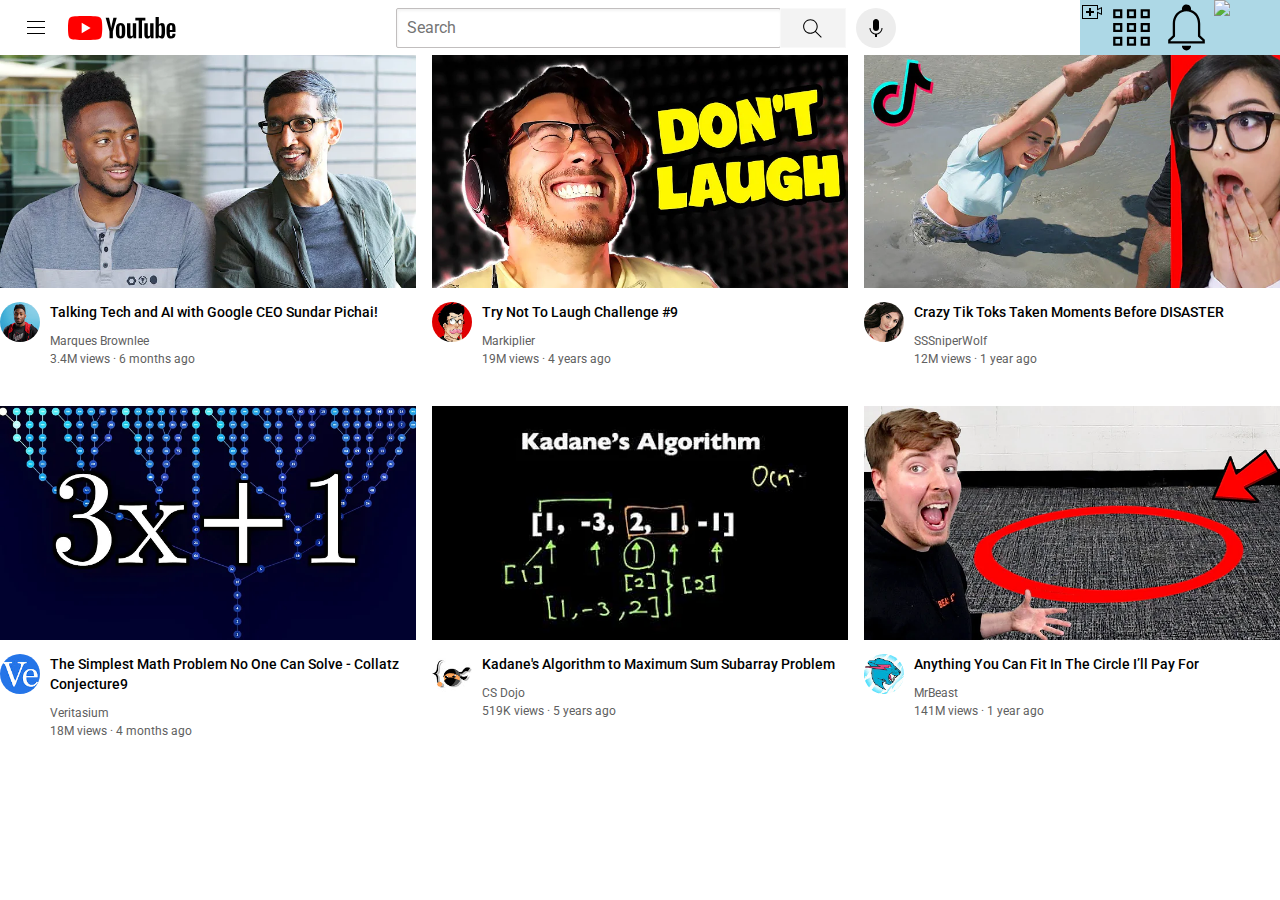
==== index.html @ e9c4b1cc "Rename youtube.html to index.html" ====
<!DOCTYPE html>
<html lang="en">
<head>
  <meta charset="UTF-8">
  <meta name="viewport" content="width=device-width, initial-scale=1.0">
  <title>YouTube.com Clone</title>
  <link rel="stylesheet" href="styles/video.css">
  <link rel="stylesheet" href="styles/header.css">
  <link rel="stylesheet" href="styles/general.css">
  <link rel="preconnect" href="https://fonts.googleapis.com">
<link rel="preconnect" href="https://fonts.gstatic.com" crossorigin>
<link href="https://fonts.googleapis.com/css2?family=Roboto:ital,wght@0,100;0,300;0,400;0,500;0,700;0,900;1,100;1,300;1,400;1,500;1,700;1,900&display=swap" rel="stylesheet">
</head>
</head>

<body>
  <div class="header">
    <div class="left-section">
      <img class="hamburger-menu" src="Icons/hamburger-menu.svg">
      <img class="youtube-logo" src="Icons/youtube-logo.svg">
    </div>
    <div class="middle-section">
      <input class="search-bar" type="text" placeholder="Search">
      <button class="search-button">
        <img class="search-icon" src="Icons/search.svg">
      </button>
      <button class="voice-button">
        <img class="voice-icon" src="Icons/voice-search-icon.svg">
      </button>
    </div>
    <div class="right-section">
      <img class="upload-icon" src="Icons/upload.svg">
      <img class="youtube-apps-icon" src="Icons/youtube-apps.svg">
      <img class="notifications-icon" src="Icons/notifications.svg">
      <img class="current-user-pic" src="Channel-pics/my-channel.jpeg">
    </div>
  </div>
  <div class="video-grid">
    <div class="video-preview">
      <div class="thumbnail-row">
        <img class="thumbnail" src="Thumbnails/thumbnail-1.webp">
      </div>
      <div class="video-info-grid">
        <div class="channel-pic">
          <img class="profile-pic" src="Channel-pics/channel-1.jpeg">
        </div>
        <div class="video-info">
          <p class="video-title">Talking Tech and AI with Google CEO Sundar Pichai!</p>
          <p class="video-author">Marques Brownlee</p>
          <p class="video-stats">3.4M views &#183 6 months ago</p></div>
      </div>
  </div>
  <div class="video-preview">
    <div class="thumbnail-row"><img class="thumbnail" src="Thumbnails/thumbnail-2.webp"></div>
    <div class="video-info-grid">
      <div class="channel-pic">
        <img class="profile-pic" src="Channel-pics/channel-2.jpeg">
      </div>
      <div class="video-info">
    <p class="video-title">Try Not To Laugh Challenge #9</p>
    <p class="video-author">Markiplier </p>
    <p class="video-stats">19M views &#183 4 years ago</p>
  </div>
  </div>
  </div>
  <div class="video-preview">
    <div class="thumbnail-row">
      <img class="thumbnail" src="Thumbnails/thumbnail-3.webp">
    </div>
    <div class="video-info-grid">
      <div class="channel-pic">
        <img class="profile-pic" src="Channel-pics/channel-3.jpeg">
      </div>
      <div class="video-info">
        <p class="video-title">Crazy Tik Toks Taken Moments Before DISASTER</p>
        <p class="video-author">SSSniperWolf</p>
        <p class="video-stats">12M views &#183 1 year ago</p></div>
    </div>
  </div>
  <div class="video-preview">
  <div class="thumbnail-row"><img class="thumbnail" src="Thumbnails/thumbnail-4.webp"></div>
  <div class="video-info-grid">
    <div class="channel-pic">
      <img class="profile-pic" src="Channel-pics/channel-4.jpeg">
    </div>
    <div class="video-info">
  <p class="video-title">The Simplest Math Problem No One Can Solve - Collatz Conjecture9</p>
  <p class="video-author">Veritasium </p>
  <p class="video-stats">18M views &#183 4 months ago</p>
  </div>
  </div>
  </div>
  <div class="video-preview">
    <div class="thumbnail-row">
      <img class="thumbnail" src="Thumbnails/thumbnail-5.webp">
    </div>
    <div class="video-info-grid">
      <div class="channel-pic">
        <img class="profile-pic" src="Channel-pics/channel-5.jpeg">
      </div>
      <div class="video-info">
        <p class="video-title">Kadane's Algorithm to Maximum Sum Subarray Problem</p>
        <p class="video-author">CS Dojo</p>
        <p class="video-stats">519K views &#183 5 years ago</p></div>
    </div>
  </div>
  <div class="video-preview">
  <div class="thumbnail-row"><img class="thumbnail" src="Thumbnails/thumbnail-6.webp"></div>
  <div class="video-info-grid">
    <div class="channel-pic">
      <img class="profile-pic" src="Channel-pics/channel-6.jpeg">
    </div>
    <div class="video-info">
  <p class="video-title">Anything You Can Fit In The Circle I’ll Pay For</p>
  <p class="video-author">MrBeast </p>
  <p class="video-stats">141M views &#183 1 year ago</p>
  </div>
  </div>
  </div>
  </div>
  
</body>
</html
---- styles/video.css ----
.thumbnail{
width: 100%;
}
.video-title{
margin-top: 0;
font-size: 14px;
font-weight: 500;
line-height: 20px;
margin-bottom: 12px;
}
.video-author, .video-stats{
font-size: 12px;
color: rgb(96, 96, 96);
}
.video-author{
margin-bottom: 4px;

}

.profile-pic{
width: 40px;
border-radius: 50px;

}
.video-info-grid{
display: grid;
grid-template-columns: 50px 1fr;
}

.thumbnail-row{
margin-bottom: 10px;
}
.video-grid{
display: grid;
grid-template-columns: 1fr 1fr 1fr;
column-gap: 16px;
row-gap: 40px;
}
---- styles/header.css ----
.header{
  height: 55px;
  display: flex;
  flex-direction: row;
  justify-content: space-between;
}

.left-section{
  display: flex;
  align-items: center;

}
.hamburger-menu{
  height: 24px;
  margin-left: 24px;
  margin-right: 20px;
}
.youtube-logo{
  height: 24px;
}
.middle-section{
  display: flex;
  flex: 1;
  margin-left: 70px;
  margin-right: 35px;
  max-width: 500px;
  align-items: center;
}
.search-bar{
  flex: 1;
  height: 36px;
  padding-left: 10px;
  font-size: 16px;
  border-color: rgb(193, 190, 190);
  border-width: 1px;
  border-style: solid;
  border-radius: 2px;
  box-shadow: inset 1px 2px 3px rgba(0,0,0,0.05);
}
.search-bar::placeholder{
  font-family: Roboto, Arial;
  font-size: 16px;
}
.search-icon{
  height: 25px;
  margin-top: 4px;
}

.search-button{
  height: 40px;
  width: 66px;
  background-color: rgb(243, 243, 243);
  border-width: 1px;
  border-style: solid;
  border-color: rgb(248, 248, 248);
  margin-left: -1px;
  margin-right: 10px;

}
.voice-button{
  height: 40px;
  width: 40px;
  border-radius: 20px;
  border: none;
  background-color: rgb(237, 237, 237);

}
.voice-icon{
  height: 24px;
  margin-top: 4px;
}
.right-section{
  display: flex;
  background-color: lightblue;
  width: 200px;
}
.upload-icon{
  height: 24px;
}
---- styles/general.css ----
p {
  font-family: Roboto,Arial;
  margin-top: 0;
  margin-bottom: 0;
}
body{
  margin: 0;
}
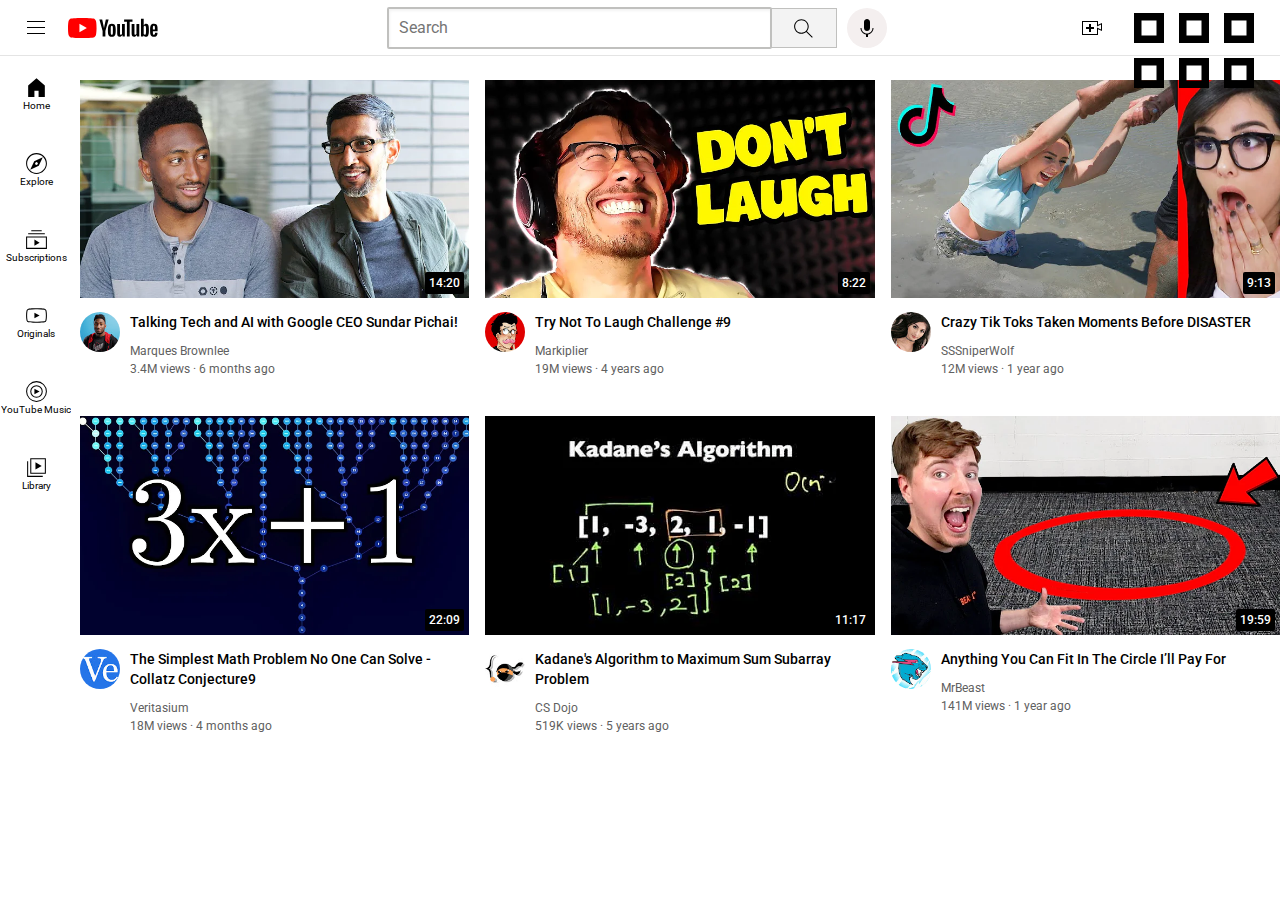
==== commit fa8127ea: "Sidebar Built" ====
--- a/index.html
+++ b/index.html
@@ -7,6 +7,7 @@
   <link rel="stylesheet" href="styles/video.css">
   <link rel="stylesheet" href="styles/header.css">
   <link rel="stylesheet" href="styles/general.css">
+  <link rel="stylesheet" href="styles/sidebar.css">
   <link rel="preconnect" href="https://fonts.googleapis.com">
 <link rel="preconnect" href="https://fonts.gstatic.com" crossorigin>
 <link href="https://fonts.googleapis.com/css2?family=Roboto:ital,wght@0,100;0,300;0,400;0,500;0,700;0,900;1,100;1,300;1,400;1,500;1,700;1,900&display=swap" rel="stylesheet">
@@ -31,14 +32,45 @@
     <div class="right-section">
       <img class="upload-icon" src="Icons/upload.svg">
       <img class="youtube-apps-icon" src="Icons/youtube-apps.svg">
-      <img class="notifications-icon" src="Icons/notifications.svg">
+      <div class="notification-icon-container"><img class="notifications-icon" src="Icons/notifications.svg">
+      <div class="notification-count">3</div>
+      </div>
       <img class="current-user-pic" src="Channel-pics/my-channel.jpeg">
     </div>
   </div>
+
+  <div class="sidebar">
+    <div class="sidebar-link">
+      <img src="Icons/home.svg">
+      <div>Home</div>
+    </div>
+    <div class="sidebar-link">
+      <img src="Icons/explore.svg">
+      <div>Explore</div>
+    </div>
+    <div class="sidebar-link">
+      <img src="Icons/subscriptions.svg">
+      <div>Subscriptions</div>
+    </div>
+    <div class="sidebar-link">
+      <img src="Icons/originals.svg">
+      <div>Originals</div>
+    </div>
+    <div class="sidebar-link">
+      <img src="Icons/youtube-music.svg">
+      <div>YouTube Music</div>
+    </div>
+    <div class="sidebar-link">
+      <img src="Icons/library.svg">
+      <div>Library</div>
+    </div>
+  </div>
+
   <div class="video-grid">
     <div class="video-preview">
       <div class="thumbnail-row">
         <img class="thumbnail" src="Thumbnails/thumbnail-1.webp">
+        <div class="video-time">14:20</div>
       </div>
       <div class="video-info-grid">
         <div class="channel-pic">
@@ -51,7 +83,9 @@
       </div>
   </div>
   <div class="video-preview">
-    <div class="thumbnail-row"><img class="thumbnail" src="Thumbnails/thumbnail-2.webp"></div>
+    <div class="thumbnail-row"><img class="thumbnail" src="Thumbnails/thumbnail-2.webp">
+      <div class="video-time">8:22</div>
+  </div>
     <div class="video-info-grid">
       <div class="channel-pic">
         <img class="profile-pic" src="Channel-pics/channel-2.jpeg">
@@ -66,6 +100,8 @@
   <div class="video-preview">
     <div class="thumbnail-row">
       <img class="thumbnail" src="Thumbnails/thumbnail-3.webp">
+      <div class="video-time">9:13</div>
+
     </div>
     <div class="video-info-grid">
       <div class="channel-pic">
@@ -78,7 +114,9 @@
     </div>
   </div>
   <div class="video-preview">
-  <div class="thumbnail-row"><img class="thumbnail" src="Thumbnails/thumbnail-4.webp"></div>
+  <div class="thumbnail-row"><img class="thumbnail" src="Thumbnails/thumbnail-4.webp">
+    <div class="video-time">22:09</div>
+  </div>
   <div class="video-info-grid">
     <div class="channel-pic">
       <img class="profile-pic" src="Channel-pics/channel-4.jpeg">
@@ -93,6 +131,8 @@
   <div class="video-preview">
     <div class="thumbnail-row">
       <img class="thumbnail" src="Thumbnails/thumbnail-5.webp">
+      <div class="video-time">11:17</div>
+
     </div>
     <div class="video-info-grid">
       <div class="channel-pic">
@@ -105,7 +145,9 @@
     </div>
   </div>
   <div class="video-preview">
-  <div class="thumbnail-row"><img class="thumbnail" src="Thumbnails/thumbnail-6.webp"></div>
+  <div class="thumbnail-row"><img class="thumbnail" src="Thumbnails/thumbnail-6.webp">
+    <div class="video-time">19:59</div>
+  </div>
   <div class="video-info-grid">
     <div class="channel-pic">
       <img class="profile-pic" src="Channel-pics/channel-6.jpeg">
--- a/styles/video.css
+++ b/styles/video.css
@@ -29,10 +29,27 @@
 
 .thumbnail-row{
 margin-bottom: 10px;
+position: relative;
 }
 .video-grid{
 display: grid;
 grid-template-columns: 1fr 1fr 1fr;
 column-gap: 16px;
 row-gap: 40px;
+}
+.video-time{
+  background-color: black;
+  color: white;
+  position: absolute;
+  bottom: 8px;
+  right: 5px;
+  font-family: Roboto, Arial;
+  font-size: 12px;
+  font-weight: 500;
+  padding-left: 4px;
+  padding-right: 4px;
+  padding-top: 4px;
+  padding-bottom: 4px;
+  border-radius: 2px;
+
 }--- a/styles/header.css
+++ b/styles/header.css
@@ -3,6 +3,15 @@
   display: flex;
   flex-direction: row;
   justify-content: space-between;
+  position: fixed;
+  top: 0;
+  left: 0;
+  right: 0;
+  background-color: white;
+  border-bottom-width: 1px;
+  border-bottom-style: solid;
+  border-bottom-color: rgb(228, 228, 228);
+  z-index: 100;
 }
 
 .left-section{
@@ -16,7 +25,7 @@
   margin-right: 20px;
 }
 .youtube-logo{
-  height: 24px;
+  height: 20px;
 }
 .middle-section{
   display: flex;
@@ -31,11 +40,12 @@
   height: 36px;
   padding-left: 10px;
   font-size: 16px;
-  border-color: rgb(193, 190, 190);
-  border-width: 1px;
+  border-color: rgb(192, 192, 190);
+  border-width: 1px2;
   border-style: solid;
   border-radius: 2px;
   box-shadow: inset 1px 2px 3px rgba(0,0,0,0.05);
+  width: 0;
 }
 .search-bar::placeholder{
   font-family: Roboto, Arial;
@@ -52,7 +62,7 @@
   background-color: rgb(243, 243, 243);
   border-width: 1px;
   border-style: solid;
-  border-color: rgb(248, 248, 248);
+  border-color: rgb(192, 192, 190);
   margin-left: -1px;
   margin-right: 10px;
 
@@ -62,7 +72,7 @@
   width: 40px;
   border-radius: 20px;
   border: none;
-  background-color: rgb(237, 237, 237);
+  background-color: rgb(244, 239, 239);
 
 }
 .voice-icon{
@@ -71,9 +81,39 @@
 }
 .right-section{
   display: flex;
-  background-color: lightblue;
-  width: 200px;
+  margin-right: 20px;
+  width: 180px;
+  align-items: center;
+  justify-content: space-between;
+  flex-shrink: 0;
 }
 .upload-icon{
   height: 24px;
+}
+.youtube-app-icon{
+  height: 24px;
+}
+.notifications-icon{
+  height: 24px;
+}
+.notification-icon-container{
+  position: relative;
+}
+.notification-count{
+  position: absolute;
+  top: -2px;
+  right: -5px;
+  background-color: rgb(200,0,0);
+  color: white;
+  font-family: Roboto, Arial;
+  font-size: 11px;
+  padding-left: 5px;
+  padding-right: 5px;
+  padding-top: 2px;
+  padding-bottom: 2px;
+  border-radius: 10px;
+}
+.current-user-pic{
+  height: 32px;
+  border-radius: 16px;
 }--- a/styles/general.css
+++ b/styles/general.css
@@ -5,4 +5,6 @@
 }
 body{
   margin: 0;
+  padding-top: 80px;
+  padding-left: 80px;
 }--- a/styles/sidebar.css
+++ b/styles/sidebar.css
@@ -0,0 +1,27 @@
+.sidebar{
+  position: fixed;
+  left: 0;
+  bottom: 0;
+  top: 55px;
+  background-color: white;
+  width: 72px;
+}
+.sidebar-link{
+  height: 76px;
+  display: flex;
+  justify-content: center;
+  align-items: center;
+  flex-direction: column;
+}
+.sidebar-link:hover{
+  background-color: rgb(235, 235, 235);
+  cursor: pointer;
+}
+.sidebar-link img{
+  height: 25px;
+    
+}
+.sidebar-link div{
+  font-family: Roboto, Arial;
+  font-size: 10px;
+}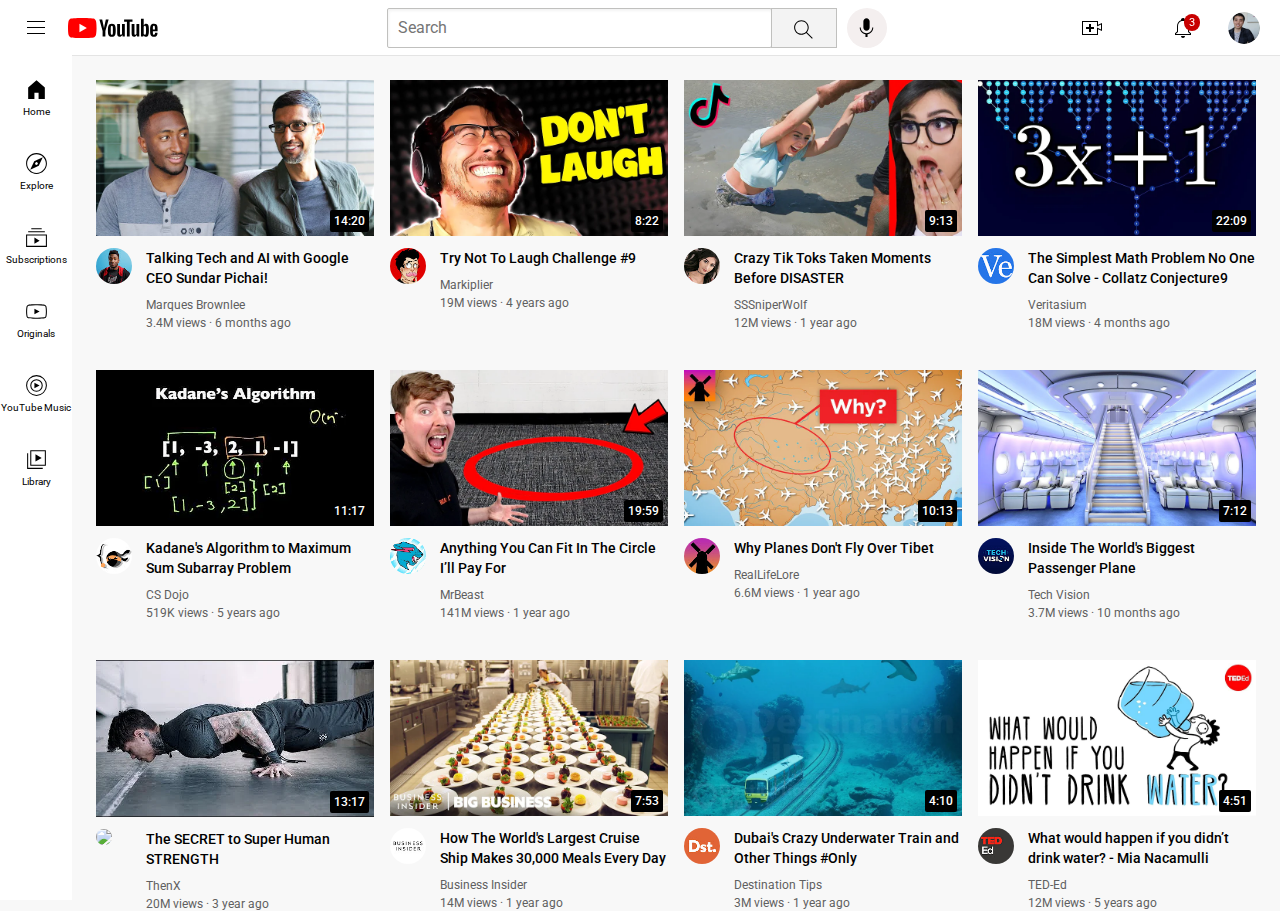
==== commit 87c11299: "Done" ====
--- a/index.html
+++ b/index.html
@@ -15,7 +15,7 @@
 </head>
 
 <body>
-  <div class="header">
+  <header class="header">
     <div class="left-section">
       <img class="hamburger-menu" src="Icons/hamburger-menu.svg">
       <img class="youtube-logo" src="Icons/youtube-logo.svg">
@@ -24,22 +24,31 @@
       <input class="search-bar" type="text" placeholder="Search">
       <button class="search-button">
         <img class="search-icon" src="Icons/search.svg">
+        <div class="tooltip">Search</div>
       </button>
       <button class="voice-button">
         <img class="voice-icon" src="Icons/voice-search-icon.svg">
+        <div class="tooltip">Search with your voice</div>
       </button>
     </div>
     <div class="right-section">
-      <img class="upload-icon" src="Icons/upload.svg">
+      <div class="upload-icon-container">
+        <img class="upload-icon" src="Icons/upload.svg">
+        <div class="tooltip">Create</div>
+      </div>
+      <div class="youtube-apps-container">
       <img class="youtube-apps-icon" src="Icons/youtube-apps.svg">
+        <div class="tooltip">YouTube apps</div>
+    </div>
       <div class="notification-icon-container"><img class="notifications-icon" src="Icons/notifications.svg">
+        <div class="tooltip">Notifications</div>
       <div class="notification-count">3</div>
       </div>
       <img class="current-user-pic" src="Channel-pics/my-channel.jpeg">
     </div>
-  </div>
-
-  <div class="sidebar">
+  </header>
+
+  <nav class="sidebar">
     <div class="sidebar-link">
       <img src="Icons/home.svg">
       <div>Home</div>
@@ -64,9 +73,10 @@
       <img src="Icons/library.svg">
       <div>Library</div>
     </div>
-  </div>
-
-  <div class="video-grid">
+  </nav>
+
+  <main>
+  <section class="video-grid">
     <div class="video-preview">
       <div class="thumbnail-row">
         <img class="thumbnail" src="Thumbnails/thumbnail-1.webp">
@@ -144,6 +154,7 @@
         <p class="video-stats">519K views &#183 5 years ago</p></div>
     </div>
   </div>
+
   <div class="video-preview">
   <div class="thumbnail-row"><img class="thumbnail" src="Thumbnails/thumbnail-6.webp">
     <div class="video-time">19:59</div>
@@ -158,8 +169,107 @@
   <p class="video-stats">141M views &#183 1 year ago</p>
   </div>
   </div>
-  </div>
-  </div>
+  </div>  
   
+  <div class="video-preview">
+    <div class="thumbnail-row"><img class="thumbnail" src="Thumbnails/thumbnail-7.webp">
+      <div class="video-time">10:13</div>
+    </div>
+    <div class="video-info-grid">
+      <div class="channel-pic">
+        <img class="profile-pic" src="Channel-pics/channel-7.jpeg">
+      </div>
+      <div class="video-info">
+    <p class="video-title">Why Planes Don't Fly Over Tibet
+    </p>
+    <p class="video-author">RealLifeLore </p>
+    <p class="video-stats">6.6M views &#183 1 year ago</p>
+    </div>
+    </div>
+    </div>
+
+  <div class="video-preview">
+  <div class="thumbnail-row"><img class="thumbnail" src="Thumbnails/thumbnail-8.webp">
+    <div class="video-time">7:12</div>
+  </div>
+  <div class="video-info-grid">
+    <div class="channel-pic">
+      <img class="profile-pic" src="Channel-pics/channel-8.jpeg">
+    </div>
+    <div class="video-info">
+  <p class="video-title">Inside The World's Biggest Passenger Plane</p>
+  <p class="video-author">Tech Vision </p>
+  <p class="video-stats">3.7M views &#183 10 months ago</p>
+  </div>
+  </div>
+  </div>
+
+  <div class="video-preview">
+    <div class="thumbnail-row"><img class="thumbnail" src="Thumbnails/thumbnail-9.webp">
+      <div class="video-time">13:17</div>
+    </div>
+    <div class="video-info-grid">
+      <div class="channel-pic">
+        <img class="profile-pic" src="Channel-pics/channel-89.jpeg">
+      </div>
+      <div class="video-info">
+    <p class="video-title">The SECRET to Super Human STRENGTH</p>
+    <p class="video-author">ThenX </p>
+    <p class="video-stats">20M views &#183 3 year ago</p>
+    </div>
+    </div>
+    </div>
+
+    <div class="video-preview">
+      <div class="thumbnail-row"><img class="thumbnail" src="Thumbnails/thumbnail-10.webp">
+        <div class="video-time">7:53</div>
+      </div>
+      <div class="video-info-grid">
+        <div class="channel-pic">
+          <img class="profile-pic" src="Channel-pics/channel-10.jpeg">
+        </div>
+        <div class="video-info">
+      <p class="video-title">How The World's Largest Cruise Ship Makes 30,000 Meals Every Day</p>
+      <p class="video-author">Business Insider      </p>
+      <p class="video-stats">14M views &#183 1 year ago</p>
+      </div>
+      </div>
+      </div>
+
+      <div class="video-preview">
+        <div class="thumbnail-row"><img class="thumbnail" src="Thumbnails/thumbnail-11.webp">
+          <div class="video-time">4:10</div>
+        </div>
+        <div class="video-info-grid">
+          <div class="channel-pic">
+            <img class="profile-pic" src="Channel-pics/channel-11.jpeg">
+          </div>
+          <div class="video-info">
+        <p class="video-title">
+          Dubai's Crazy Underwater Train and Other Things #Only </p>
+        <p class="video-author">Destination Tips </p>
+        <p class="video-stats">3M views &#183 1 year ago</p>
+        </div>
+        </div>
+        </div>
+  
+        <div class="video-preview">
+          <div class="thumbnail-row"><img class="thumbnail" src="Thumbnails/thumbnail-12.webp">
+            <div class="video-time">4:51</div>
+          </div>
+          <div class="video-info-grid">
+            <div class="channel-pic">
+              <img class="profile-pic" src="Channel-pics/channel-12.jpeg">
+            </div>
+            <div class="video-info">
+          <p class="video-title">What would happen if you didn’t drink water? - Mia Nacamulli</p>
+          <p class="video-author">TED-Ed </p>
+          <p class="video-stats">12M views &#183 5 years ago</p>
+          </div>
+          </div>
+          </div>
+  
+</section>
+</main>
 </body>
 </html
--- a/styles/video.css
+++ b/styles/video.css
@@ -6,7 +6,7 @@
 font-size: 14px;
 font-weight: 500;
 line-height: 20px;
-margin-bottom: 12px;
+margin-bottom: 10px;
 }
 .video-author, .video-stats{
 font-size: 12px;
@@ -18,7 +18,7 @@
 }
 
 .profile-pic{
-width: 40px;
+width: 36px;
 border-radius: 50px;
 
 }
@@ -28,7 +28,7 @@
 }
 
 .thumbnail-row{
-margin-bottom: 10px;
+margin-bottom: 8px;
 position: relative;
 }
 .video-grid{
@@ -36,6 +36,22 @@
 grid-template-columns: 1fr 1fr 1fr;
 column-gap: 16px;
 row-gap: 40px;
+}
+
+@media (max-width: 750px) {
+  .video-grid{
+    grid-template-columns: 1fr 1fr;
+  }
+}
+@media (min-width: 750px) and (max-width: 999px) {
+  .video-grid{
+    grid-template-columns: 1fr 1fr 1fr;
+  }
+}
+@media (min-width: 1000px) {
+  .video-grid{
+    grid-template-columns: 1fr 1fr 1fr 1fr;
+  }
 }
 .video-time{
   background-color: black;
@@ -46,10 +62,7 @@
   font-family: Roboto, Arial;
   font-size: 12px;
   font-weight: 500;
-  padding-left: 4px;
-  padding-right: 4px;
-  padding-top: 4px;
-  padding-bottom: 4px;
+padding: 4px;
   border-radius: 2px;
 
 }--- a/styles/header.css
+++ b/styles/header.css
@@ -41,7 +41,7 @@
   padding-left: 10px;
   font-size: 16px;
   border-color: rgb(192, 192, 190);
-  border-width: 1px2;
+  border-width: 1px;
   border-style: solid;
   border-radius: 2px;
   box-shadow: inset 1px 2px 3px rgba(0,0,0,0.05);
@@ -57,6 +57,7 @@
 }
 
 .search-button{
+  position: relative;
   height: 40px;
   width: 66px;
   background-color: rgb(243, 243, 243);
@@ -65,7 +66,46 @@
   border-color: rgb(192, 192, 190);
   margin-left: -1px;
   margin-right: 10px;
-
+}
+.search-button,
+.voice-button,
+.upload-icon-container,
+.youtube-apps-container,
+.notification-icon-container{
+  position: relative;
+  display: flex;
+  justify-content: center;
+  align-items: center;
+}
+.search-button .tooltip,
+.voice-button .tooltip,
+.upload-icon-container .tooltip,
+.youtube-apps-container .tooltip,
+.notification-icon-container .tooltip{
+  font-family: Roboto, Arial;
+  position: absolute;
+  background-color: gray;
+  color: white;
+  padding-top: 4px;
+  padding-bottom: 4px;
+  padding-left: 8px;
+  padding-right: 8px;
+  border-radius: 2px;
+  font-size: 12px;
+  bottom: -30px;
+  opacity: 0;
+  transition: opacity 0.15s;
+  pointer-events: none;
+  white-space: nowrap;
+}
+.search-button:hover .tooltip,
+.voice-button:hover .tooltip,
+.upload-icon-container:hover .tooltip,
+.youtube-apps-container:hover .tooltip,
+.notification-icon-container:hover .tooltip
+{
+  opacity: 1;
+  cursor: pointer;
 }
 .voice-button{
   height: 40px;
@@ -76,8 +116,7 @@
 
 }
 .voice-icon{
-  height: 24px;
-  margin-top: 4px;
+  height: 25px;
 }
 .right-section{
   display: flex;
@@ -89,6 +128,7 @@
 }
 .upload-icon{
   height: 24px;
+
 }
 .youtube-app-icon{
   height: 24px;
--- a/styles/general.css
+++ b/styles/general.css
@@ -6,5 +6,7 @@
 body{
   margin: 0;
   padding-top: 80px;
-  padding-left: 80px;
+  padding-left: 96px;
+  padding-right: 24px;
+  background-color: rgb(248,248,248);
 }--- a/styles/sidebar.css
+++ b/styles/sidebar.css
@@ -5,9 +5,11 @@
   top: 55px;
   background-color: white;
   width: 72px;
+  z-index: 200;
+  padding-top: 5px;
 }
 .sidebar-link{
-  height: 76px;
+  height: 74px;
   display: flex;
   justify-content: center;
   align-items: center;
@@ -19,6 +21,7 @@
 }
 .sidebar-link img{
   height: 25px;
+  margin-bottom: 4px;
     
 }
 .sidebar-link div{
